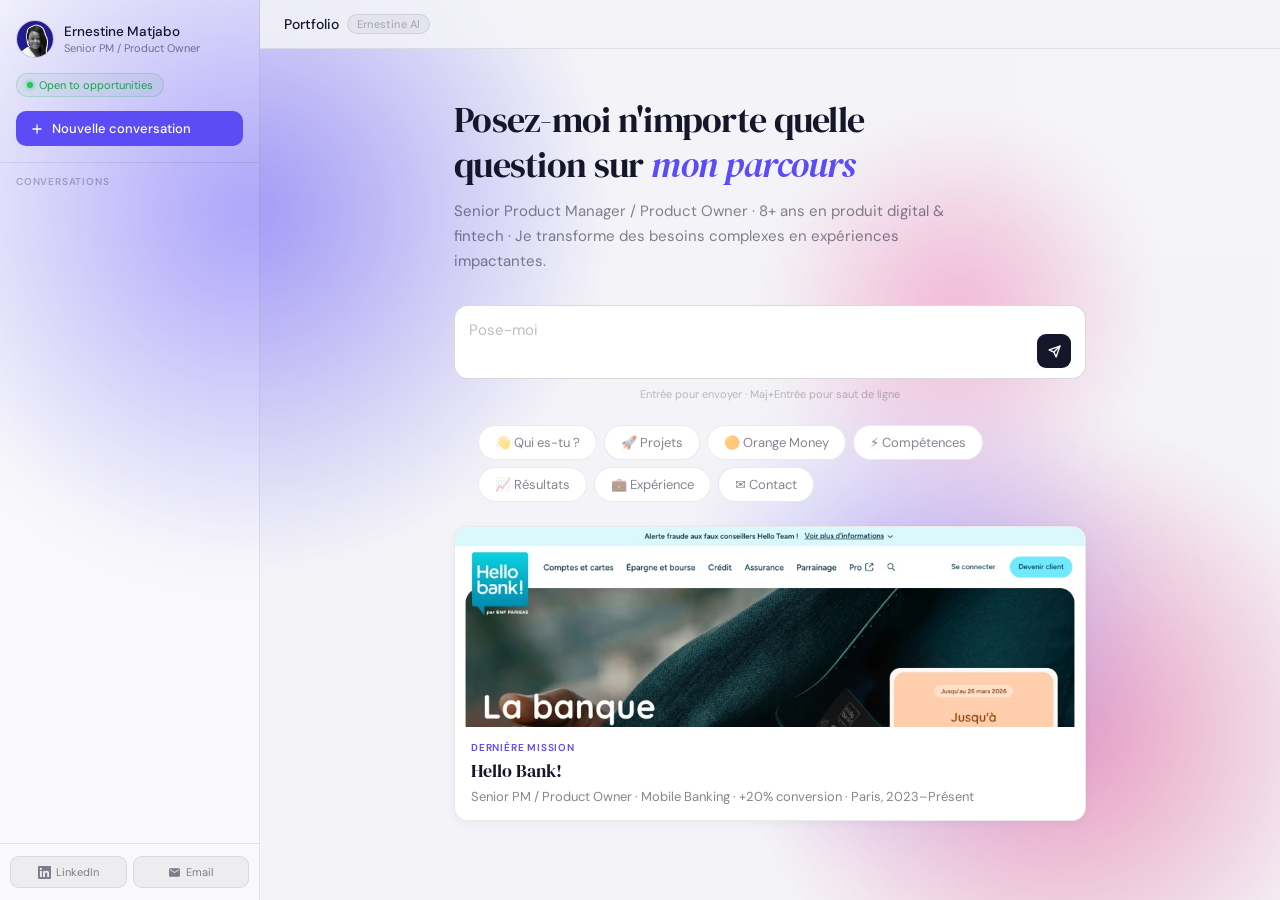
==== index.html @ eadc6ca9 "Add OG image (1200x630) and meta tags for social sharing Co-Authored-By: Claude Sonnet 4.6 <noreply@" ====
<!DOCTYPE html>
<html lang="fr">
<head>
<!-- Google Tag Manager -->
<script>(function(w,d,s,l,i){w[l]=w[l]||[];w[l].push({'gtm.start':
new Date().getTime(),event:'gtm.js'});var f=d.getElementsByTagName(s)[0],
j=d.createElement(s),dl=l!='dataLayer'?'&l='+l:'';j.async=true;j.src=
'https://www.googletagmanager.com/gtm.js?id='+i+dl;f.parentNode.insertBefore(j,f);
})(window,document,'script','dataLayer','GTM-MD3GTNC4');</script>
<!-- End Google Tag Manager -->
<!-- Google Analytics GA4 -->
<script async src="https://www.googletagmanager.com/gtag/js?id=G-H08304PCZX"></script>
<script>
  window.dataLayer = window.dataLayer || [];
  function gtag(){dataLayer.push(arguments);}
  gtag('js', new Date());
  gtag('config', 'G-H08304PCZX');
</script>
<meta charset="UTF-8"/>
<meta name="viewport" content="width=device-width,initial-scale=1.0"/>
<meta name="description" content="Senior Product Manager / Product Owner · 8+ ans en produit digital & fintech · Hello Bank!, Orange Money, Catenda."/>
<!-- Open Graph -->
<meta property="og:title" content="Ernestine Matjabo — Senior PM / Product Owner"/>
<meta property="og:description" content="Je transforme des besoins complexes en expériences impactantes. Spécialisée en banque digitale mobile, conversion & rétention."/>
<meta property="og:image" content="https://ernestinematjabo.com/img/og-image.png"/>
<meta property="og:image:width" content="1200"/>
<meta property="og:image:height" content="630"/>
<meta property="og:url" content="https://ernestinematjabo.com"/>
<meta property="og:type" content="website"/>
<!-- Twitter Card -->
<meta name="twitter:card" content="summary_large_image"/>
<meta name="twitter:title" content="Ernestine Matjabo — Senior PM / Product Owner"/>
<meta name="twitter:description" content="Je transforme des besoins complexes en expériences impactantes."/>
<meta name="twitter:image" content="https://ernestinematjabo.com/img/og-image.png"/>
<title>Ernestine Matjabo — Senior PM / Product Owner</title>
<link rel="preconnect" href="https://fonts.googleapis.com"/>
<link rel="preconnect" href="https://fonts.gstatic.com" crossorigin/>
<link rel="icon" type="image/jpeg" href="img/favicon.jpg"/>
<link href="https://fonts.googleapis.com/css2?family=DM+Sans:ital,wght@0,300;0,400;0,500;1,400&family=DM+Serif+Display:ital@0;1&display=swap" rel="stylesheet"/>
<style>
*,*::before,*::after{box-sizing:border-box;margin:0;padding:0}
:root{
  --bg:#f4f4f8;
  --sidebar:rgba(255,255,255,0.42);
  --main:rgba(244,244,248,0.38);
  --surface:#ffffff;
  --border:rgba(22,22,42,0.09);
  --border2:rgba(22,22,42,0.16);
  --text:#16162a;
  --text2:rgba(22,22,42,0.52);
  --text3:rgba(22,22,42,0.28);
  --accent:#5b4cf5;
  --accent2:#7c6cfa;
  --chip-bg:rgba(22,22,42,0.05);
  --chip-hover:rgba(22,22,42,0.09);
  --user-bg:#16162a;
  --font:'DM Sans',system-ui,sans-serif;
  --serif:'DM Serif Display',serif;
  --radius:14px;
}
html{scroll-behavior:smooth;height:100%;overflow-x:hidden;overscroll-behavior:none}
body{
  font-family:var(--font);background:var(--bg);color:var(--text);
  height:100dvh;display:flex;overflow:hidden;
  overscroll-behavior:none;touch-action:pan-y;
}
::-webkit-scrollbar{width:4px}
::-webkit-scrollbar-thumb{background:var(--border2);border-radius:99px}

/* ── SIDEBAR ── */
.sidebar{
  width:260px;min-width:260px;
  background:var(--sidebar);
  border-right:1px solid var(--border);
  display:flex;flex-direction:column;
  overflow:hidden;
  transition:transform .3s ease;
  position:relative;z-index:1;
}
.sidebar-top{
  padding:20px 16px 16px;
  border-bottom:1px solid var(--border);
  flex-shrink:0;
}
.profile{display:flex;align-items:center;gap:10px;margin-bottom:14px}
.profile-avatar{
  width:38px;height:38px;border-radius:50%;overflow:hidden;
  border:1.5px solid var(--border2);flex-shrink:0;
}
.profile-avatar img{width:100%;height:100%;object-fit:cover}
.profile-name{font-size:13.5px;font-weight:500;line-height:1.3}
.profile-role{font-size:11px;color:var(--text2);margin-top:1px}
.status-pill{
  display:inline-flex;align-items:center;gap:6px;
  font-size:11px;color:#16a34a;
  background:rgba(22,163,74,0.07);
  border:1px solid rgba(22,163,74,0.2);
  border-radius:99px;padding:4px 10px;
}
.status-dot{width:6px;height:6px;border-radius:50%;background:#22c55e;box-shadow:0 0 5px #22c55e;animation:pulse 2s infinite}
@keyframes pulse{0%,100%{opacity:1}50%{opacity:.4}}

.new-chat-btn{
  display:flex;align-items:center;gap:8px;
  width:100%;background:var(--accent);color:#fff;
  border:none;border-radius:10px;padding:9px 14px;
  font-family:var(--font);font-size:13px;font-weight:500;
  cursor:pointer;transition:opacity .2s;margin-top:14px;
}
.new-chat-btn:hover{opacity:.88}
.new-chat-btn svg{width:14px;height:14px;flex-shrink:0}

.sidebar-section{
  flex:1;overflow-y:auto;padding:12px 10px;
}
.sidebar-label{
  font-size:10px;font-weight:600;text-transform:uppercase;
  letter-spacing:.8px;color:var(--text3);padding:0 6px 8px;
}
.conv-item{
  display:flex;align-items:center;gap:7px;
  padding:7px 8px;border-radius:9px;
  cursor:pointer;transition:background .15s;
  font-size:13px;color:var(--text2);
  min-width:0;
}
.conv-item:hover{background:var(--chip-bg);color:var(--text)}
.conv-item.active{background:rgba(91,76,245,0.07);color:var(--accent)}
.conv-item-title{flex:1;overflow:hidden;text-overflow:ellipsis;white-space:nowrap;min-width:0}
.conv-dot{width:6px;height:6px;border-radius:50%;background:var(--border2);flex-shrink:0}
.conv-del{
  display:none;background:none;border:none;cursor:pointer;
  color:var(--text3);padding:3px;border-radius:5px;flex-shrink:0;
  align-items:center;justify-content:center;transition:color .15s,background .15s;
}
.conv-item:hover .conv-del{display:flex}
.conv-del:hover{color:var(--text);background:var(--border)}
/* Swipe to delete */
.conv-wrap{position:relative;overflow:hidden;border-radius:9px;margin-bottom:1px}
.conv-swipe-bg{
  position:absolute;right:0;top:0;bottom:0;width:64px;
  background:#ef4444;border-radius:9px;
  display:flex;align-items:center;justify-content:center;
  opacity:0;transition:opacity .15s;
}
.conv-wrap.swiping .conv-swipe-bg{opacity:1}
.conv-item{transition:transform .2s ease;background:#fff;border-radius:9px}
@media(max-width:768px){.conv-del{display:none !important}}

.sidebar-bottom{
  padding:12px 10px;border-top:1px solid var(--border);
  display:flex;gap:6px;flex-shrink:0;
}
.social-btn{
  flex:1;display:flex;align-items:center;justify-content:center;gap:5px;
  padding:8px 6px;background:var(--chip-bg);
  border:1px solid var(--border);border-radius:9px;
  font-size:11px;color:var(--text2);text-decoration:none;
  transition:all .18s;
}
.social-btn:hover{border-color:var(--accent2);color:var(--accent2);background:rgba(124,108,250,0.07)}

/* ── MAIN ── */
.main{
  flex:1;display:flex;flex-direction:column;
  overflow:hidden;background:var(--main);
  position:relative;z-index:1;
}

/* ── TOPBAR ── */
.topbar{
  display:flex;align-items:center;justify-content:space-between;
  padding:14px 24px;
  background:rgba(244,244,248,0.85);
  backdrop-filter:blur(12px);
  -webkit-backdrop-filter:blur(12px);
  border-bottom:1px solid var(--border);
  flex-shrink:0;z-index:10;
}
.topbar-left{display:flex;align-items:center;gap:10px}
.back-btn{
  display:none;align-items:center;gap:6px;
  background:none;border:1px solid var(--border);border-radius:8px;
  color:var(--text2);font-family:var(--font);font-size:13px;
  padding:5px 12px;cursor:pointer;transition:all .15s;
}
.back-btn:hover{background:var(--chip-bg);color:var(--text);border-color:var(--border2)}
.back-btn svg{width:14px;height:14px;flex-shrink:0}
.back-btn.visible{display:flex}
.menu-btn{
  display:none;background:none;border:none;
  color:var(--text2);cursor:pointer;padding:4px;border-radius:6px;
}
.topbar-title{
  font-size:14px;font-weight:500;
  display:flex;align-items:center;gap:8px;color:var(--text);
}
.topbar-badge{
  font-size:11px;color:var(--text3);
  background:var(--chip-bg);border:1px solid var(--border);
  border-radius:99px;padding:2px 9px;
}

/* ── CHAT AREA ── */
.chat{
  flex:1;overflow-y:auto;overflow-x:hidden;
  display:flex;flex-direction:column;
}

/* ── WELCOME ── */
.welcome{
  max-width:680px;width:100%;
  margin:0 auto;
  padding:48px 24px 0;
  animation:fadeUp .5s .05s ease both;
}
.welcome-hero{margin-bottom:32px}
.welcome h1{
  font-family:var(--serif);
  font-size:clamp(26px,3.5vw,36px);
  font-weight:400;line-height:1.25;
  letter-spacing:-.02em;margin-bottom:12px;
}
.welcome h1 em{font-style:italic;color:var(--accent)}
.welcome-sub{font-size:15px;color:var(--text2);line-height:1.65;max-width:500px;word-break:break-word}

.featured-card{
  background:var(--surface);border:1px solid var(--border);
  border-radius:var(--radius);overflow:hidden;
  margin-bottom:24px;cursor:pointer;transition:all .2s;
  box-shadow:0 2px 8px rgba(22,22,42,0.05);
}
.featured-card:hover{border-color:var(--border2);box-shadow:0 4px 20px rgba(22,22,42,0.09);transform:translateY(-1px)}
.featured-card img{width:100%;display:block;max-height:200px;object-fit:cover;object-position:top}
.featured-body{padding:14px 16px}
.featured-label{font-size:10px;font-weight:600;text-transform:uppercase;letter-spacing:.8px;color:var(--accent);margin-bottom:4px}
.featured-title{font-family:var(--serif);font-size:18px;font-weight:400;margin-bottom:4px}
.featured-desc{font-size:13px;color:var(--text2);line-height:1.5}

.chips-row{
  display:flex;flex-wrap:wrap;gap:7px;
  max-width:680px;width:100%;margin:0 auto;
  padding:0 24px 24px;
  animation:fadeUp .5s .15s ease both;
}
.chip{
  background:var(--surface);border:1px solid var(--border);
  border-radius:99px;padding:8px 16px;
  font-size:13px;font-family:var(--font);color:var(--text2);
  cursor:pointer;transition:all .18s;white-space:nowrap;
}
.chip:hover{background:var(--chip-hover);border-color:var(--border2);color:var(--text)}

/* ── MESSAGES ── */
.messages{
  max-width:680px;width:100%;
  margin:0 auto;
  padding:0 24px 24px;
  display:flex;flex-direction:column;
}
.message-row{
  display:flex;gap:12px;padding:16px 0;
  border-top:1px solid var(--border);
  animation:fadeUp .25s ease both;
}
@keyframes fadeUp{from{opacity:0;transform:translateY(8px)}to{opacity:1;transform:translateY(0)}}
.message-row.user{flex-direction:row-reverse}
.msg-av{
  width:30px;height:30px;border-radius:50%;flex-shrink:0;
  display:flex;align-items:center;justify-content:center;
  font-size:11px;font-weight:600;margin-top:2px;
  overflow:hidden;
}
.msg-av.ai{border:1.5px solid var(--border2)}
.msg-av.ai img{width:100%;height:100%;object-fit:cover}
.msg-av.user{background:var(--user-bg);color:#fff}

.bubble{flex:1;min-width:0;font-size:14.5px;line-height:1.72;color:var(--text)}
.message-row.user .bubble{
  background:var(--user-bg);color:#fff;
  border-radius:16px 16px 4px 16px;
  padding:11px 15px;max-width:420px;flex:none;margin-left:auto;
  font-size:14px;
}
.bubble h3{
  font-family:var(--serif);font-size:17px;font-weight:400;
  color:var(--text);margin:16px 0 7px;letter-spacing:-.015em;
}
.bubble h3:first-child{margin-top:0}
.bubble ul{padding-left:18px;display:flex;flex-direction:column;gap:5px;margin:4px 0}
.bubble ul li{color:var(--text2)}
.bubble ul li strong,.bubble ul li a{color:var(--text)}
.bubble p+p,.bubble p+ul,.bubble ul+p{margin-top:8px}
.bubble .meta{color:var(--text3);font-size:12.5px}
.bubble .hl{color:var(--accent);font-weight:500}
.bubble a{color:var(--accent)}
.bubble a:hover{text-decoration:underline}
.bubble .tags{margin:8px 0 2px;display:flex;flex-wrap:wrap;gap:5px}
.bubble .tag{
  background:var(--chip-bg);border:1px solid var(--border);
  color:var(--text2);border-radius:7px;
  padding:2px 9px;font-size:12px;
}
.bubble .stat{
  display:inline-flex;flex-direction:column;
  background:var(--chip-bg);border:1px solid var(--border);
  border-radius:10px;padding:8px 12px;margin:3px 3px 3px 0;
  font-size:12px;color:var(--text2);
}
.bubble .stat strong{font-size:19px;font-family:var(--serif);color:var(--text);font-weight:400}
.proj-screen{
  border-radius:10px;overflow:hidden;
  border:1px solid var(--border);
  box-shadow:0 2px 10px rgba(22,22,42,0.07);
  margin:8px 0 2px;
}
.proj-screen img{width:100%;display:block}
.proj-grid{display:grid;grid-template-columns:1fr 1fr;gap:8px;margin:10px 0}
.proj-grid .proj-screen{margin:0}
.proj-cards{display:flex;flex-direction:column;gap:10px;margin:12px 0 4px}
.proj-card{
  display:flex;gap:12px;align-items:center;
  background:var(--chip-bg);border:1px solid var(--border);
  border-radius:12px;padding:10px 12px;cursor:pointer;transition:all .18s;
}
.proj-card:hover{border-color:var(--border2);background:rgba(22,22,42,0.06)}
.proj-card-img{width:72px;height:48px;border-radius:7px;overflow:hidden;flex-shrink:0}
.proj-card-img img{width:100%;height:100%;object-fit:cover;object-position:top}
.proj-card-title{font-weight:500;font-size:13.5px}
.proj-card-sub{font-size:12px;color:var(--text2);margin-top:2px}

/* Typing */
.typing{display:flex;align-items:center;gap:4px;height:20px}
.typing span{
  width:5px;height:5px;border-radius:50%;background:var(--text3);
  animation:bounce 1.2s infinite;
}
.typing span:nth-child(2){animation-delay:.2s}
.typing span:nth-child(3){animation-delay:.4s}
@keyframes bounce{0%,60%,100%{transform:translateY(0);opacity:.5}30%{transform:translateY(-5px);opacity:1}}
.cursor{display:inline-block;width:2px;height:.9em;background:var(--text3);margin-left:1px;vertical-align:middle;animation:blink .7s infinite}
@keyframes blink{0%,100%{opacity:1}50%{opacity:0}}
/* Thinking phrase */
.thinking-phrase{display:flex;align-items:center;gap:0;font-size:13px;color:var(--text2);font-style:italic;min-height:20px}
.thinking-dots{display:inline-block;width:18px;text-align:left}

/* ── BACKGROUND BLOBS ── */
.bg-blobs{position:fixed;inset:0;z-index:0;pointer-events:none;overflow:hidden}
.blob{position:absolute;border-radius:50%}
.blob-1{
  width:820px;height:820px;
  background:radial-gradient(circle,rgba(91,76,245,0.88) 0%,transparent 62%);
  top:-200px;left:-160px;
  filter:blur(22px);
  animation:blobDrift1 12s ease-in-out infinite alternate;
}
.blob-2{
  width:700px;height:700px;
  background:radial-gradient(circle,rgba(219,39,119,0.72) 0%,transparent 62%);
  bottom:-180px;right:-130px;
  filter:blur(26px);
  animation:blobDrift2 9s ease-in-out infinite alternate;
}
.blob-3{
  width:560px;height:560px;
  background:radial-gradient(circle,rgba(124,108,250,0.80) 0%,transparent 62%);
  top:38%;left:50%;
  filter:blur(30px);
  animation:blobDrift3 15s ease-in-out infinite alternate;
}
.blob-4{
  width:440px;height:440px;
  background:radial-gradient(circle,rgba(236,72,153,0.60) 0%,transparent 62%);
  top:10%;right:8%;
  filter:blur(28px);
  animation:blobDrift4 18s ease-in-out infinite alternate;
}
@keyframes blobDrift1{
  0%{transform:translate(0,0) scale(1)}
  100%{transform:translate(200px,150px) scale(1.28)}
}
@keyframes blobDrift2{
  0%{transform:translate(0,0) scale(1)}
  100%{transform:translate(-170px,-180px) scale(1.22)}
}
@keyframes blobDrift3{
  0%{transform:translate(-50%,-50%) scale(1) rotate(0deg)}
  100%{transform:translate(-18%,-68%) scale(1.32) rotate(28deg)}
}
@keyframes blobDrift4{
  0%{transform:translate(0,0) scale(1)}
  100%{transform:translate(-80px,120px) scale(1.18)}
}

/* ── INPUT ── */
.input-area{
  padding:12px 24px 20px;
  max-width:680px;width:100%;margin:0 auto;flex-shrink:0;
}
#welcome-wrap .input-area{
  max-width:100%;padding:0 0 24px;
}
#welcome-wrap textarea{
  min-height:52px;font-size:15px;
}
.input-wrap{
  display:flex;align-items:flex-end;gap:10px;
  background:var(--surface);
  border:1.5px solid var(--border2);
  border-radius:14px;padding:10px 14px;
  transition:border-color .2s,box-shadow .2s;
}
.input-wrap:focus-within{
  border-color:rgba(91,76,245,.4);
  box-shadow:0 0 0 3px rgba(91,76,245,.07);
}
textarea{
  flex:1;background:none;border:none;outline:none;
  color:var(--text);font-family:var(--font);font-size:14.5px;
  resize:none;min-height:24px;max-height:140px;line-height:1.6;padding:2px 0;
}
textarea::placeholder{color:var(--text3)}
.send-btn{
  width:34px;height:34px;border-radius:9px;flex-shrink:0;
  background:var(--text);border:none;cursor:pointer;
  display:flex;align-items:center;justify-content:center;
  transition:opacity .2s,transform .15s;
}
.send-btn:hover{opacity:.8;transform:scale(1.05)}
.send-btn:disabled{opacity:.2;cursor:not-allowed;transform:none}
.send-btn svg{width:13px;height:13px}
.input-hint{text-align:center;font-size:11px;color:var(--text3);margin-top:8px}

/* overlay mobile */
.overlay{display:none;position:fixed;inset:0;background:rgba(0,0,0,.4);z-index:99;backdrop-filter:blur(3px)}
.overlay.on{display:block}

@media(max-width:768px){
  .sidebar{position:fixed;top:0;bottom:0;left:0;z-index:100;transform:translateX(-100%);background:#fff;box-shadow:4px 0 24px rgba(22,22,42,0.15)}
  .sidebar.open{transform:translateX(0)}
  .menu-btn{display:flex}
  .welcome,.chips-row,.messages,.input-area{padding-left:16px;padding-right:16px}
  /* Topbar mobile */
  .back-btn.visible{display:flex;padding:4px 10px;font-size:12px}
  .topbar-title{font-size:13px}
  .topbar-badge{display:none}

  /* Bulle utilisateur — ne pas déborder */
  .message-row.user .bubble{
    max-width:calc(100% - 52px);
    word-break:break-word;
  }

  /* Grilles 2 colonnes dans les réponses → 1 colonne */
  .bubble div[style*="grid-template-columns:1fr 1fr"],
  .bubble div[style*="grid-template-columns: 1fr 1fr"]{
    grid-template-columns:1fr !important;
  }
  .bubble div[style*="display:grid"],
  .bubble div[style*="display: grid"]{
    grid-template-columns:1fr !important;
  }
  .welcome{padding-top:32px}
  .proj-grid{grid-template-columns:1fr}
}
</style>
</head>
<body>
<!-- Google Tag Manager (noscript) -->
<noscript><iframe src="https://www.googletagmanager.com/ns.html?id=GTM-MD3GTNC4"
height="0" width="0" style="display:none;visibility:hidden"></iframe></noscript>
<!-- End Google Tag Manager (noscript) -->
<div class="bg-blobs" aria-hidden="true">
  <div class="blob blob-1"></div>
  <div class="blob blob-2"></div>
  <div class="blob blob-3"></div>
  <div class="blob blob-4"></div>
</div>
<div class="overlay" id="overlay" onclick="closeSidebar()"></div>

<!-- SIDEBAR -->
<aside class="sidebar" id="sidebar">
  <div class="sidebar-top">
    <div class="profile">
      <div class="profile-avatar"><img src="[data-uri]" alt="Ernestine"/></div>
      <div>
        <div class="profile-name">Ernestine Matjabo</div>
        <div class="profile-role">Senior PM / Product Owner</div>
      </div>
    </div>
    <div class="status-pill"><div class="status-dot"></div>Open to opportunities</div>
    <button class="new-chat-btn" onclick="newChat()">
      <svg viewBox="0 0 24 24" fill="none" stroke="currentColor" stroke-width="2.2" stroke-linecap="round"><line x1="12" y1="5" x2="12" y2="19"/><line x1="5" y1="12" x2="19" y2="12"/></svg>
      Nouvelle conversation
    </button>
  </div>
  <div class="sidebar-section" id="history">
    <div class="sidebar-label">Conversations</div>
    <div id="history-list"></div>
  </div>
  <div class="sidebar-bottom">
    <a class="social-btn" href="https://www.linkedin.com/in/ernestine-matjabo/" target="_blank">
      <svg width="13" height="13" viewBox="0 0 24 24" fill="currentColor"><path d="M20.447 20.452h-3.554v-5.569c0-1.328-.027-3.037-1.852-3.037-1.853 0-2.136 1.445-2.136 2.939v5.667H9.351V9h3.414v1.561h.046c.477-.9 1.637-1.85 3.37-1.85 3.601 0 4.267 2.37 4.267 5.455v6.286zM5.337 7.433a2.062 2.062 0 01-2.063-2.065 2.064 2.064 0 112.063 2.065zm1.782 13.019H3.555V9h3.564v11.452zM22.225 0H1.771C.792 0 0 .774 0 1.729v20.542C0 23.227.792 24 1.771 24h20.451C23.2 24 24 23.227 24 22.271V1.729C24 .774 23.2 0 22.222 0h.003z"/></svg>
      LinkedIn
    </a>
    <a class="social-btn" href="mailto:ernestine.matjabo@gmail.com">
      <svg width="13" height="13" viewBox="0 0 24 24" fill="currentColor"><path d="M20 4H4c-1.1 0-2 .9-2 2v12c0 1.1.9 2 2 2h16c1.1 0 2-.9 2-2V6c0-1.1-.9-2-2-2zm0 4l-8 5-8-5V6l8 5 8-5v2z"/></svg>
      Email
    </a>
  </div>
</aside>

<!-- MAIN -->
<div class="main">
  <div class="topbar">
    <div class="topbar-left">
      <button class="menu-btn" onclick="toggleSidebar()">
        <svg width="18" height="18" viewBox="0 0 24 24" fill="none" stroke="currentColor" stroke-width="2">
          <line x1="3" y1="6" x2="21" y2="6"/><line x1="3" y1="12" x2="21" y2="12"/><line x1="3" y1="18" x2="21" y2="18"/>
        </svg>
      </button>
      <button class="back-btn" id="backBtn" onclick="newChat()">
        <svg viewBox="0 0 24 24" fill="none" stroke="currentColor" stroke-width="2" stroke-linecap="round" stroke-linejoin="round">
          <polyline points="15 18 9 12 15 6"/>
        </svg>
        Accueil
      </button>
      <div class="topbar-title">
        Portfolio
        <span class="topbar-badge">Ernestine AI</span>
      </div>
    </div>
  </div>

  <div class="chat" id="chat">
    <!-- Welcome -->
    <div id="welcome-wrap">
      <div class="welcome">
        <div class="welcome-hero">
          <h1>Posez-moi n'importe quelle<br/>question sur <em>mon parcours</em></h1>
          <p class="welcome-sub">Senior Product Manager / Product Owner · 8+ ans en produit digital &amp; fintech · Je transforme des besoins complexes en expériences impactantes.</p>
        </div>
        <div class="input-area" id="input-area">
          <div class="input-wrap">
            <textarea id="inp" placeholder="Pose-moi une question sur mon parcours…" rows="1"
              onkeydown="onKey(event)" oninput="resize(this)"></textarea>
            <button class="send-btn" id="sendBtn" onclick="send()">
              <svg viewBox="0 0 24 24" fill="none" stroke="#fff" stroke-width="2.5" stroke-linecap="round" stroke-linejoin="round">
                <line x1="22" y1="2" x2="11" y2="13"/><polygon points="22 2 15 22 11 13 2 9 22 2"/>
              </svg>
            </button>
          </div>
          <div class="input-hint">Entrée pour envoyer · Maj+Entrée pour saut de ligne</div>
        </div>
        <div class="featured-card" onclick="ask('Hello Bank use case')">
          <img src="[data-uri]" alt="Hello Bank project"/>
          <div class="featured-body">
            <div class="featured-label">Dernière mission</div>
            <div class="featured-title">Hello Bank! </div>
            <div class="featured-desc">Senior PM / Product Owner · Mobile Banking · +20% conversion · Paris, 2023–Présent</div>
          </div>
        </div>
      </div>
      <div class="chips-row">
        <span class="chip" onclick="ask('Qui es-tu ?')">👋 Qui es-tu ?</span>
        <span class="chip" onclick="ask('Parle-moi de tes projets')">🚀 Projets</span>
        <span class="chip" onclick="ask('Orange Money use case')">🟠 Orange Money</span>
        <span class="chip" onclick="ask('Quelles sont tes compétences ?')">⚡ Compétences</span>
        <span class="chip" onclick="ask('Quels sont tes chiffres clés ?')">📈 Résultats</span>
        <span class="chip" onclick="ask('Quelle est ton expérience ?')">💼 Expérience</span>
        <span class="chip" onclick="ask('Comment te contacter ?')">✉️ Contact</span>
      </div>
    </div>
    <!-- Messages -->
    <div class="messages" id="messages"></div>
    <!-- Input injecté ici par JS après premier message -->
  </div>
</div>

<script>
const IMG = {
  photo: "[data-uri]",
  vizio_db: "[data-uri]",
  vizio_ch: "[data-uri]",
  vizio_dv: "[data-uri]",
  vizio_cl: "[data-uri]",
  catenda: "[data-uri]",
  sg: "[data-uri]",
  carto: "[data-uri]",
  hb: "[data-uri]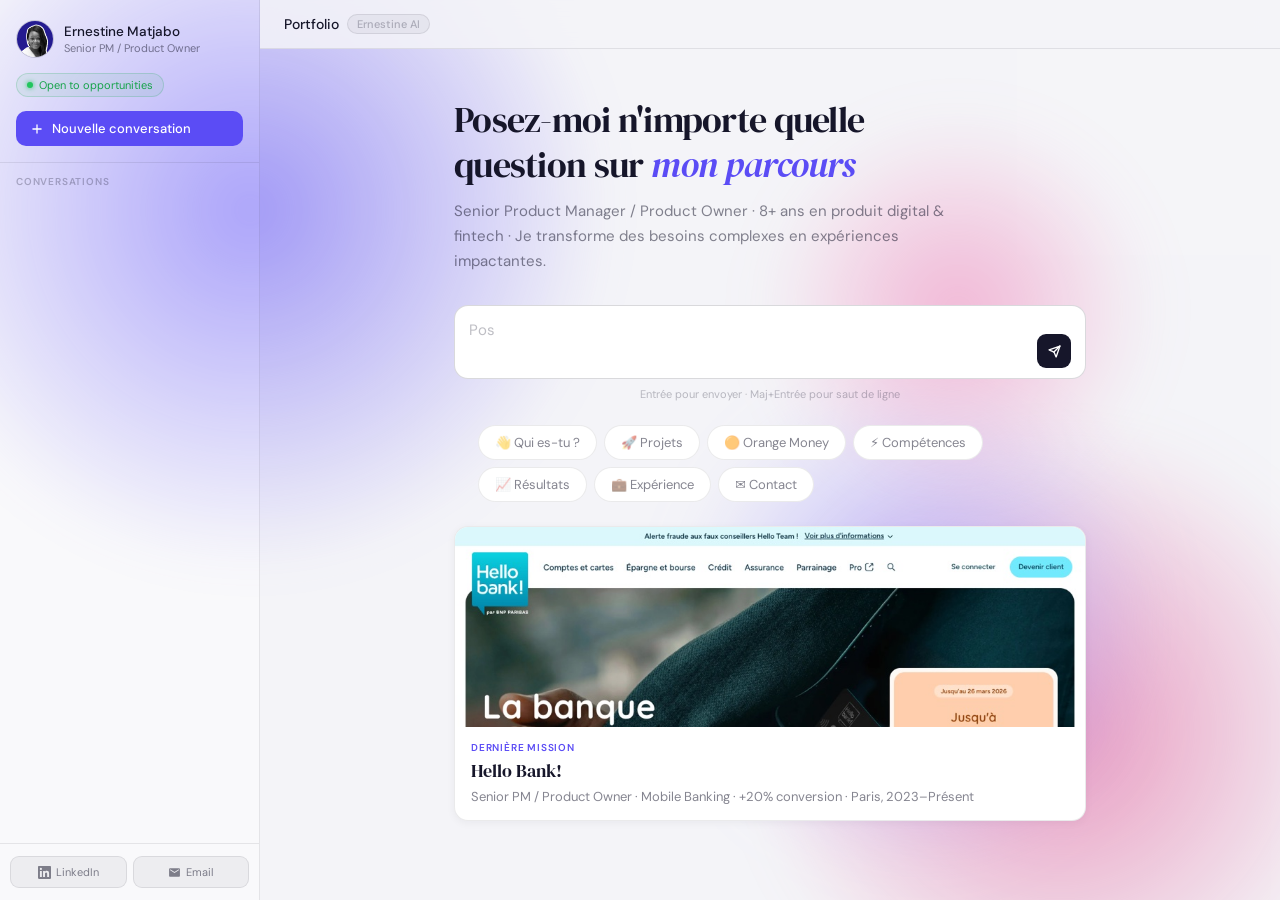
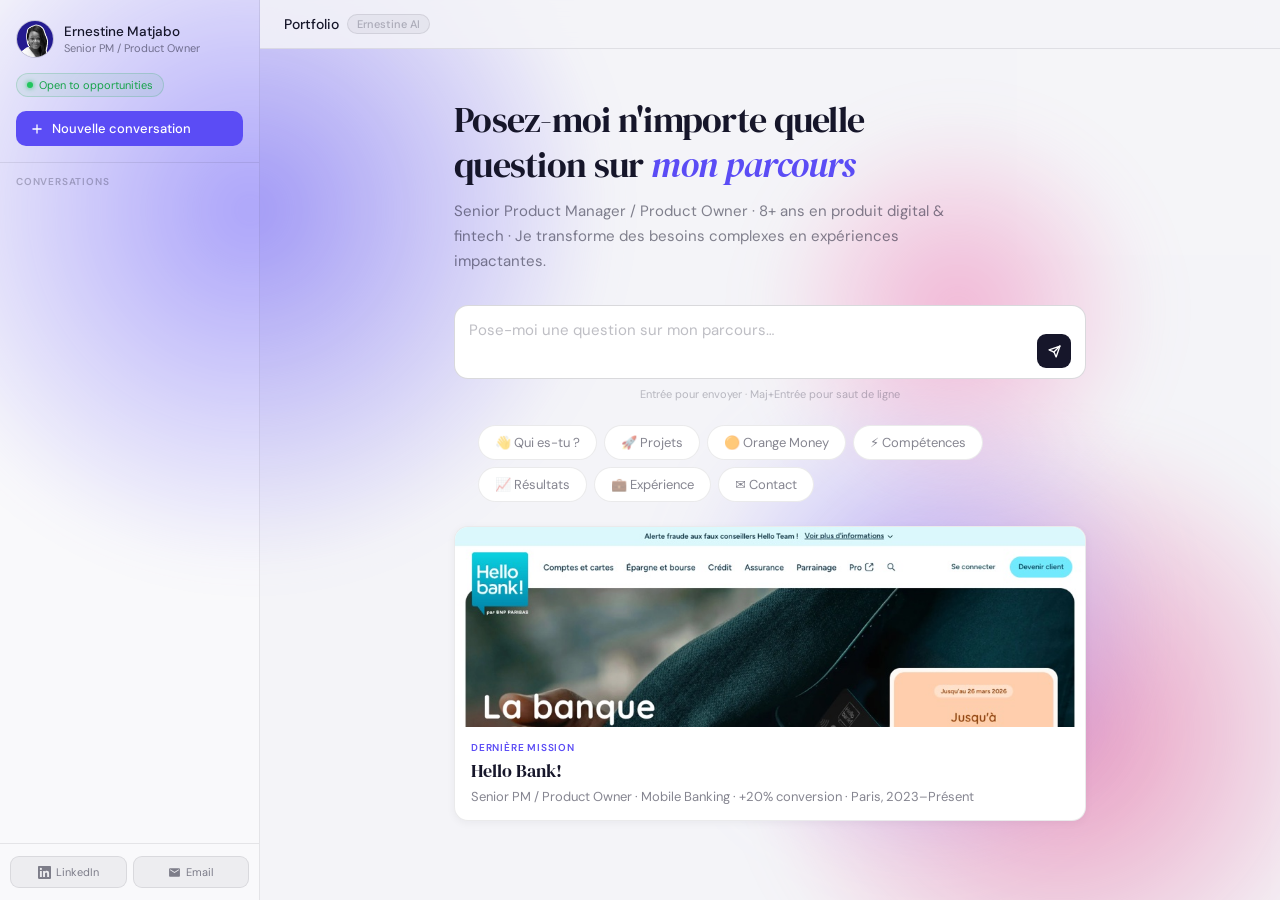
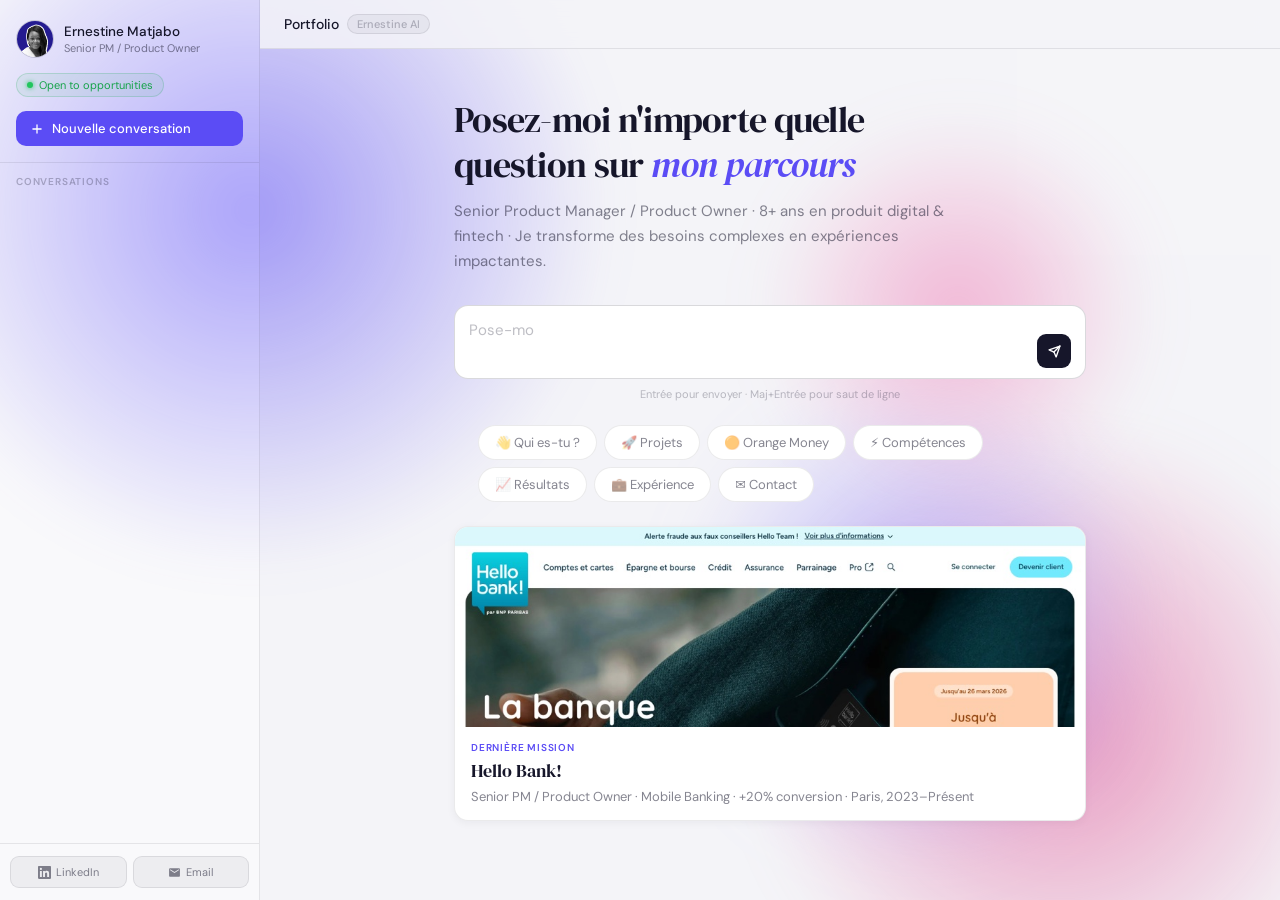
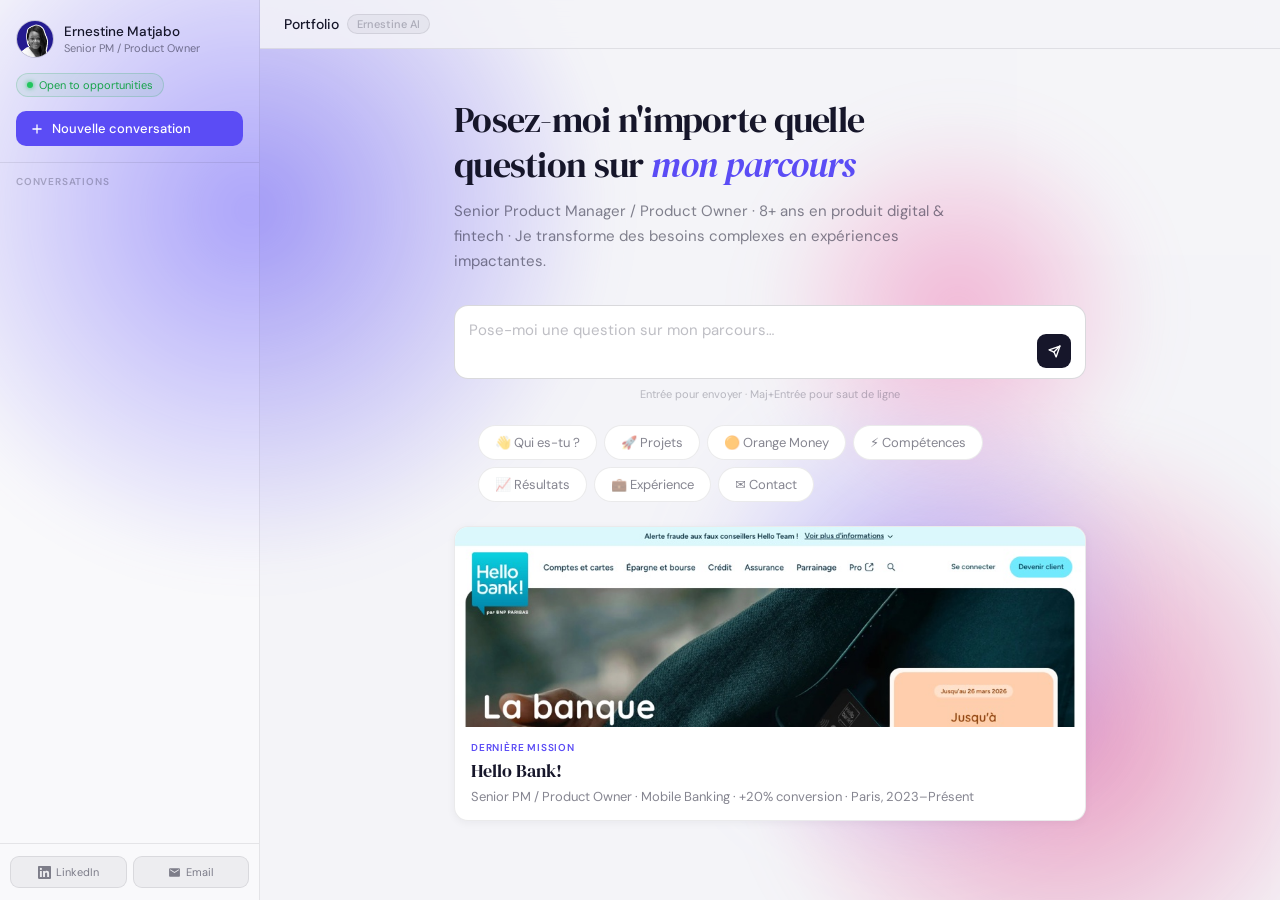
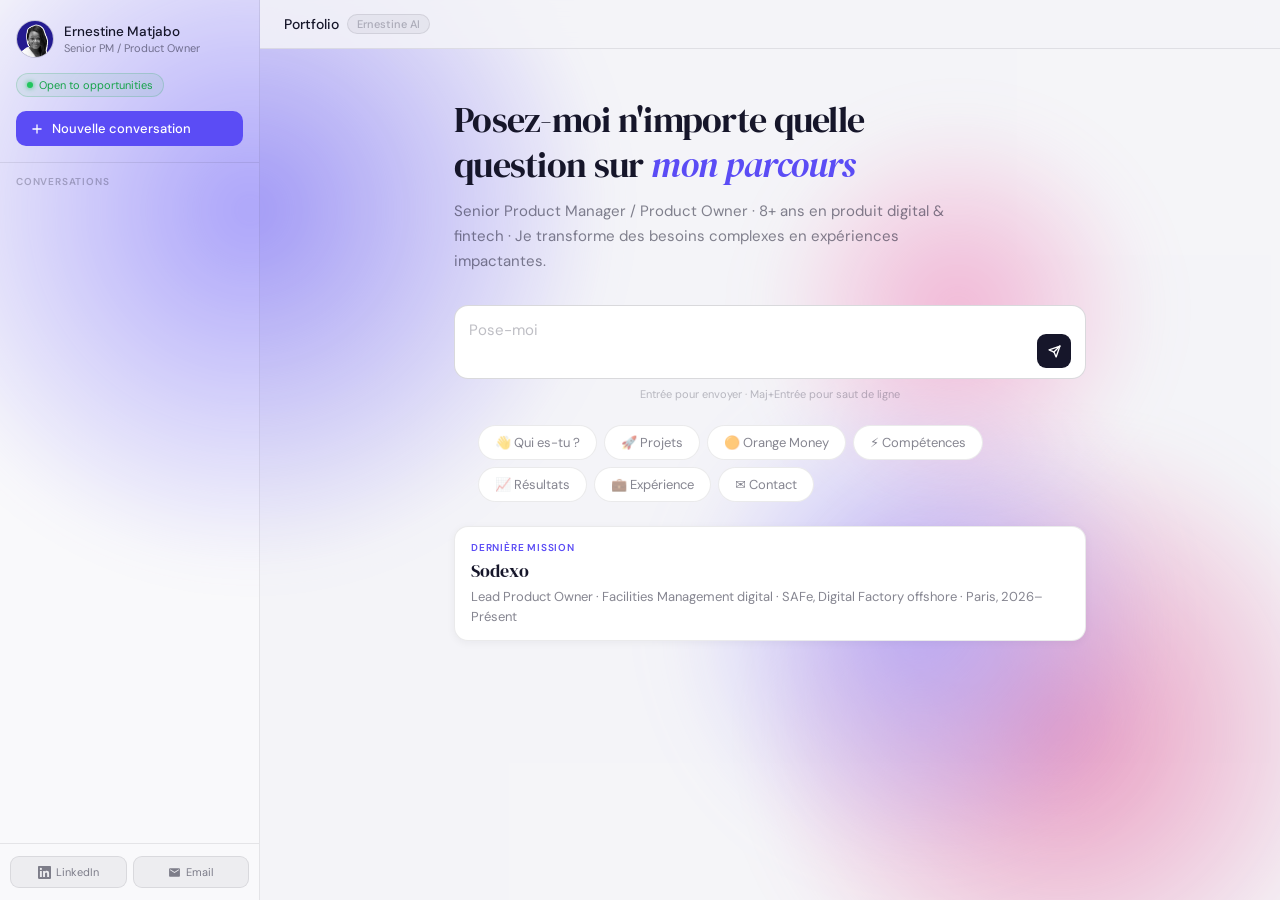
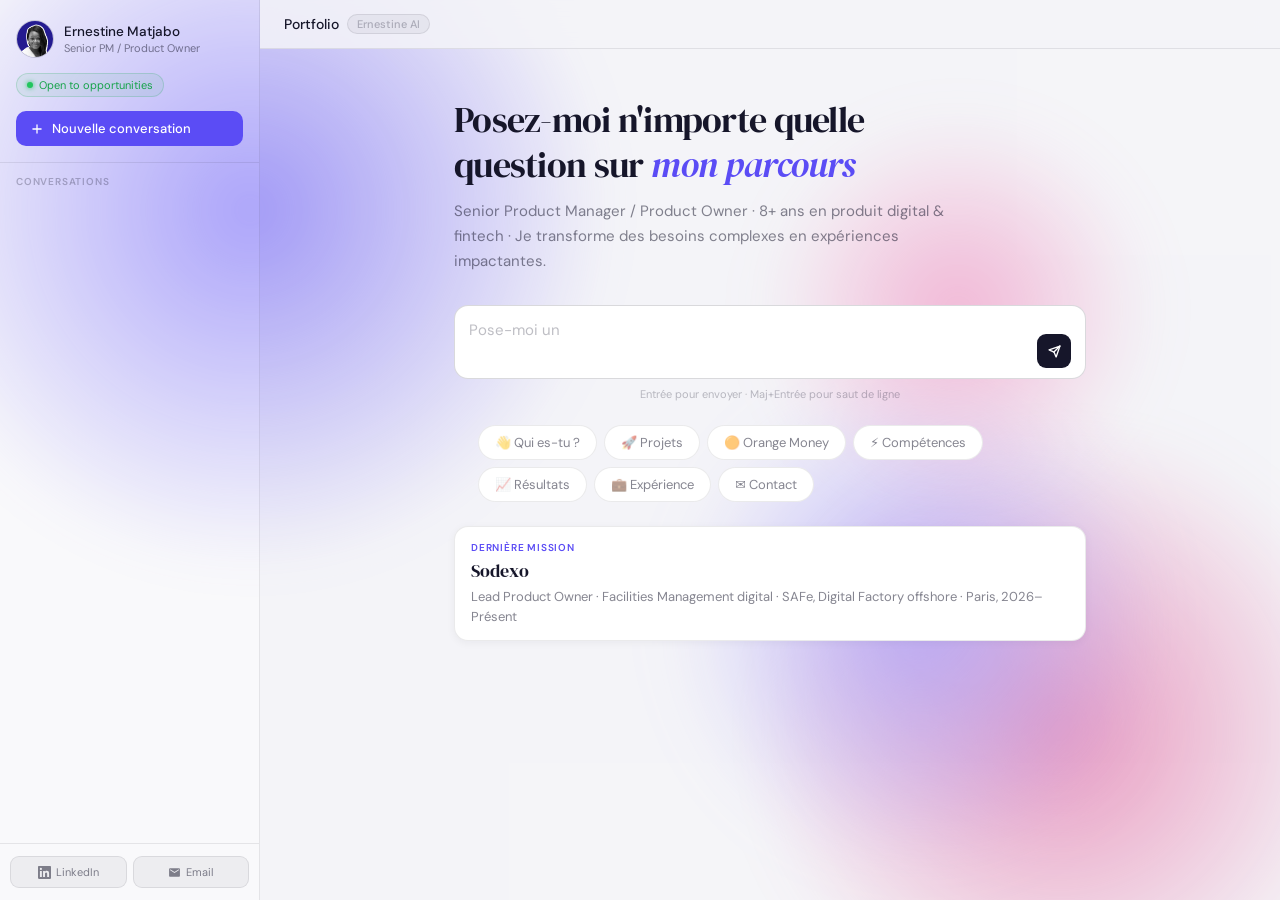
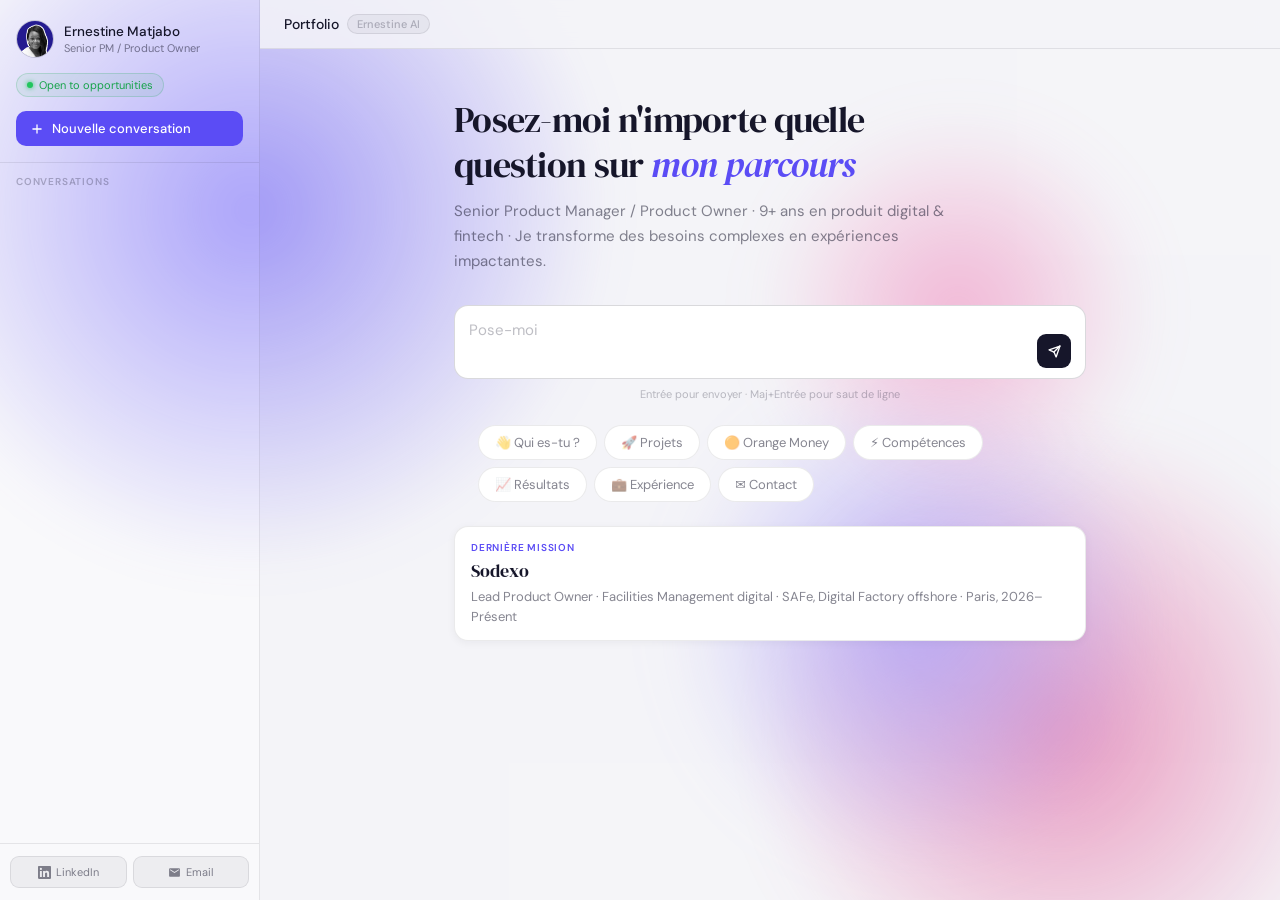
